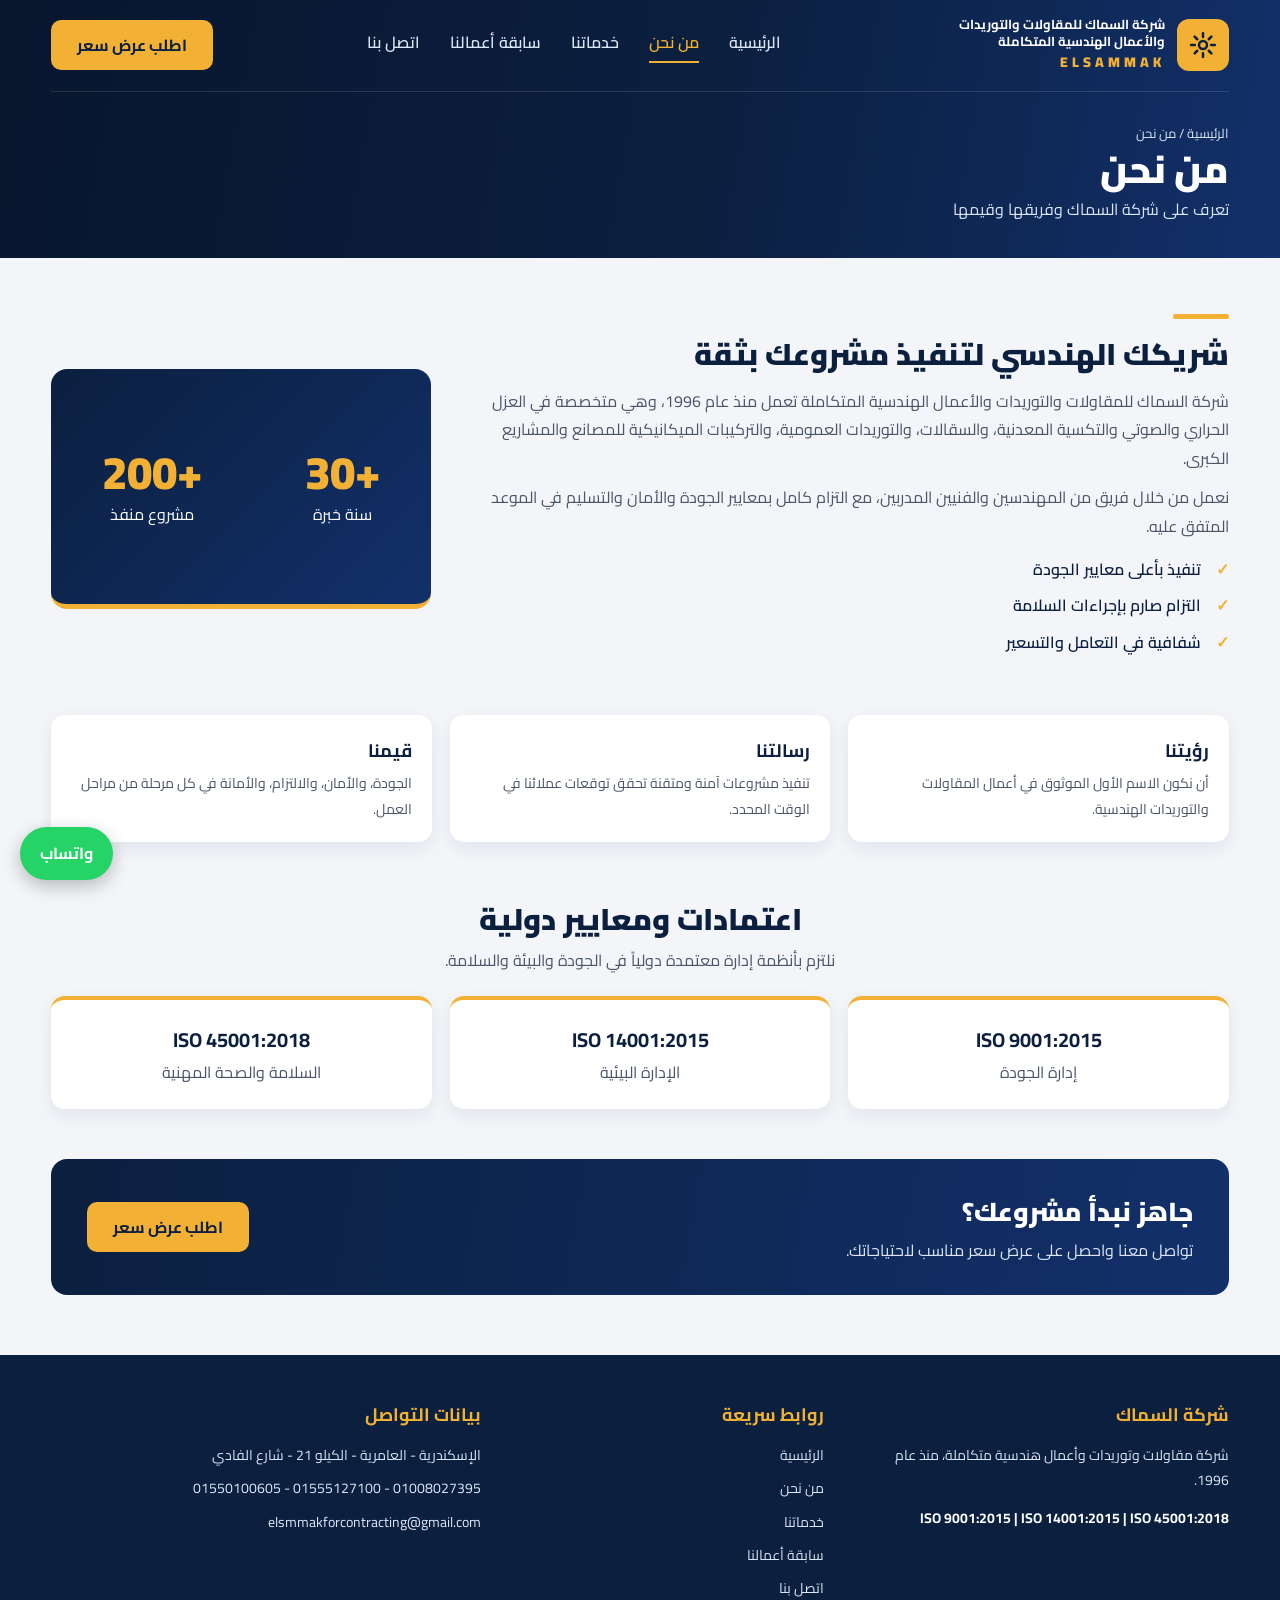
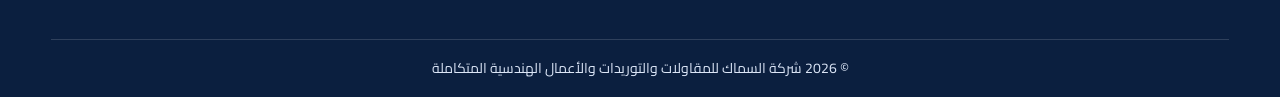
==== about.html @ ea795c2c "Add files via upload" ====
<!DOCTYPE html>
<html lang="ar" dir="rtl">
<head>
  <meta charset="UTF-8">
  <meta name="viewport" content="width=device-width, initial-scale=1">
  <title>من نحن | شركة السماك للمقاولات والتوريدات والأعمال الهندسية المتكاملة</title>
  <meta name="description" content="تعرف على شركة السماك للمقاولات: خبرة منذ عام 1996 في العزل والتكسية المعدنية والسقالات والتوريدات والتركيبات الميكانيكية، وحاصلة على شهادات ISO 9001 و14001 و45001.">
  <link rel="preconnect" href="https://fonts.googleapis.com">
  <link href="https://fonts.googleapis.com/css2?family=Cairo:wght@400;600;700;900&display=swap" rel="stylesheet">
  <link rel="stylesheet" href="css/style.css">
</head>
<body>

  <!-- ===== الشريط العلوي (انسخه في كل الصفحات) ===== -->
  <header class="hero-top inner">
    <div class="container navbar">
      <a href="index.html" class="logo">
        <span class="logo-icon">
          <svg width="30" height="30" viewBox="0 0 24 24" fill="none" stroke="#0B1F3F" stroke-width="2" stroke-linecap="round" stroke-linejoin="round" aria-hidden="true"><circle cx="12" cy="12" r="3.2"/><path d="M12 2.5v3M12 18.5v3M2.5 12h3M18.5 12h3M5.3 5.3l2.1 2.1M16.6 16.6l2.1 2.1M18.7 5.3l-2.1 2.1M7.4 16.6l-2.1 2.1"/></svg>
        </span>
        <span>
          <span class="logo-name">شركة السماك للمقاولات والتوريدات والأعمال الهندسية المتكاملة</span>
          <span class="logo-en">ELSAMMAK</span>
        </span>
      </a>

      <button class="menu-btn" id="menuBtn" aria-label="فتح القائمة" aria-expanded="false">☰</button>

      <nav class="nav" id="nav">
        <a href="index.html">الرئيسية</a>
        <a href="about.html" class="active">من نحن</a>
        <a href="services.html">خدماتنا</a>
        <a href="projects.html">سابقة أعمالنا</a>
        <a href="contact.html">اتصل بنا</a>
      </nav>

      <a href="contact.html" class="btn btn-gold nav-cta">اطلب عرض سعر</a>
    </div>

    <section class="page-title container">
      <p class="crumbs"><a href="index.html">الرئيسية</a> / من نحن</p>
      <h1>من نحن</h1>
      <p>تعرف على شركة السماك وفريقها وقيمها</p>
    </section>
  </header>

  <main>
    <!-- ===== نبذة عن الشركة ===== -->
    <section class="container about-intro">
      <div class="about-text">
        <div class="bar"></div>
        <h2>شريكك الهندسي لتنفيذ مشروعك بثقة</h2>
        <p>شركة السماك للمقاولات والتوريدات والأعمال الهندسية المتكاملة تعمل منذ عام 1996، وهي متخصصة في العزل الحراري والصوتي والتكسية المعدنية، والسقالات، والتوريدات العمومية، والتركيبات الميكانيكية للمصانع والمشاريع الكبرى.</p>
        <p>نعمل من خلال فريق من المهندسين والفنيين المدربين، مع التزام كامل بمعايير الجودة والأمان والتسليم في الموعد المتفق عليه.</p>
        <ul class="checks">
          <li>تنفيذ بأعلى معايير الجودة</li>
          <li>التزام صارم بإجراءات السلامة</li>
          <li>شفافية في التعامل والتسعير</li>
        </ul>
      </div>
      <div class="about-numbers">
        <div><strong>+30</strong><span>سنة خبرة</span></div>
        <div><strong>+200</strong><span>مشروع منفذ</span></div>
      </div>
    </section>

    <!-- ===== الرؤية والرسالة والقيم ===== -->
    <section class="container vmv">
      <article class="card"><div><h3>رؤيتنا</h3><p>أن نكون الاسم الأول الموثوق في أعمال المقاولات والتوريدات الهندسية.</p></div></article>
      <article class="card"><div><h3>رسالتنا</h3><p>تنفيذ مشروعات آمنة ومتقنة تحقق توقعات عملائنا في الوقت المحدد.</p></div></article>
      <article class="card"><div><h3>قيمنا</h3><p>الجودة، والأمان، والالتزام، والأمانة في كل مرحلة من مراحل العمل.</p></div></article>
    </section>

    <!-- ===== الاعتمادات وشهادات الأيزو ===== -->
    <section class="container iso-section">
      <h2>اعتمادات ومعايير دولية</h2>
      <p>نلتزم بأنظمة إدارة معتمدة دولياً في الجودة والبيئة والسلامة.</p>
      <div class="iso-grid">
        <div class="iso-card"><strong dir="ltr">ISO 9001:2015</strong><span>إدارة الجودة</span></div>
        <div class="iso-card"><strong dir="ltr">ISO 14001:2015</strong><span>الإدارة البيئية</span></div>
        <div class="iso-card"><strong dir="ltr">ISO 45001:2018</strong><span>السلامة والصحة المهنية</span></div>
      </div>
    </section>

    <!-- ===== دعوة للتواصل ===== -->
    <section class="container cta-band">
      <div>
        <h2>جاهز نبدأ مشروعك؟</h2>
        <p>تواصل معنا واحصل على عرض سعر مناسب لاحتياجاتك.</p>
      </div>
      <a href="contact.html" class="btn btn-gold">اطلب عرض سعر</a>
    </section>
  </main>

  <!-- ===== الفوتر (انسخه في كل الصفحات) ===== -->
  <footer class="footer">
    <div class="container footer-grid">
      <div>
        <h3>شركة السماك</h3>
        <p>شركة مقاولات وتوريدات وأعمال هندسية متكاملة، منذ عام 1996.</p>
        <p class="iso">ISO 9001:2015 | ISO 14001:2015 | ISO 45001:2018</p>
      </div>
      <div>
        <h3>روابط سريعة</h3>
        <ul>
          <li><a href="index.html">الرئيسية</a></li>
          <li><a href="about.html">من نحن</a></li>
          <li><a href="services.html">خدماتنا</a></li>
          <li><a href="projects.html">سابقة أعمالنا</a></li>
          <li><a href="contact.html">اتصل بنا</a></li>
        </ul>
      </div>
      <div>
        <h3>بيانات التواصل</h3>
        <ul>
          <li>الإسكندرية - العامرية - الكيلو 21 - شارع الفادي</li>
          <li dir="ltr" style="text-align:right"><a href="tel:+201550100605">01550100605</a> - <a href="tel:+201555127100">01555127100</a> - <a href="tel:+201008027395">01008027395</a></li>
          <li><a href="mailto:elsmmakforcontracting@gmail.com">elsmmakforcontracting@gmail.com</a></li>
        </ul>
      </div>
    </div>
    <div class="container footer-bottom">
      <p>© 2026 شركة السماك للمقاولات والتوريدات والأعمال الهندسية المتكاملة</p>
    </div>
  </footer>

  <!-- زر واتساب ثابت -->
  <a href="https://wa.me/201550100605" class="wa-float" target="_blank" rel="noopener" aria-label="تواصل عبر واتساب">واتساب</a>

  <script src="js/main.js"></script>
</body>
</html>
---- css/style.css ----
/* ===== الألوان والخطوط (غيرها من هنا فقط) ===== */
:root{
  --navy:#0B1F3F;      /* الأزرق الداكن */
  --navy-2:#12306A;
  --gold:#F2B134;      /* الذهبي */
  --bg:#F3F5F9;        /* خلفية رمادية فاتحة */
  --text:#4A5568;
  --white:#fff;
}
*{box-sizing:border-box;margin:0;padding:0}
body{font-family:'Cairo',sans-serif;background:var(--bg);color:var(--text);line-height:1.8}
a{text-decoration:none;color:inherit}
.container{width:min(1200px,92%);margin-inline:auto}

/* ===== الأزرار ===== */
.btn{display:inline-flex;align-items:center;justify-content:center;font-weight:700;font-size:16px;
  padding:0 24px;height:50px;border-radius:10px;cursor:pointer;border:2px solid transparent}
.btn-gold{background:var(--gold);color:var(--navy)}
.btn-gold:hover{filter:brightness(1.07)}
.btn-outline{border-color:var(--white);color:var(--white)}
.btn-outline:hover{background:var(--white);color:var(--navy)}

/* ===== الشريط العلوي + الواجهة ===== */
.hero-top{background:linear-gradient(100deg,#08162E,var(--navy) 55%,var(--navy-2));
  /* لو عندك صورة: background-image:linear-gradient(...),url('../images/hero.jpg'); */
  color:var(--white);padding-bottom:110px}
.navbar{display:flex;align-items:center;justify-content:space-between;gap:20px;
  padding:16px 0;border-bottom:1px solid rgba(255,255,255,.12);flex-wrap:wrap}
.logo{display:flex;align-items:center;gap:12px}
.logo-icon{width:52px;height:52px;border-radius:12px;background:var(--gold);display:flex;align-items:center;justify-content:center;flex:none}
.logo-name{display:block;font-weight:700;font-size:13px;line-height:1.3;max-width:230px}
.logo-en{display:block;color:var(--gold);font-weight:900;font-size:14px;letter-spacing:4px;direction:ltr;text-align:right}
.nav{display:flex;gap:30px}
.nav a{color:#DCE6F7;font-weight:600;padding-bottom:4px;border-bottom:2px solid transparent}
.nav a:hover,.nav a.active{color:var(--gold);border-bottom-color:var(--gold)}
.menu-btn{display:none;background:none;border:0;color:var(--white);font-size:30px;cursor:pointer}

.hero{padding-top:56px;max-width:1200px}
.hero h1{font-size:clamp(28px,4.5vw,46px);line-height:1.3;font-weight:900;max-width:780px}
.hero h1 span{color:var(--gold)}
.hero p{font-size:18px;color:#DCE6F7;max-width:640px;margin:18px 0 28px}
.hero-btns{display:flex;gap:14px;flex-wrap:wrap}

/* ===== الإحصائيات (تطلع فوق الواجهة) ===== */
.stats{display:flex;background:var(--white);border-radius:16px;border-top:4px solid var(--gold);
  box-shadow:0 18px 40px rgba(11,31,63,.2);margin-top:-52px;position:relative;padding:18px 0}
.stats div{flex:1;text-align:center;border-inline-end:1px solid #D5DBE6}
.stats div:last-child{border:0}
.stats strong{display:block;font-size:34px;font-weight:900;color:var(--navy);line-height:1.2}

/* ===== الخدمات ===== */
.services{display:flex;gap:40px;padding:70px 0;align-items:flex-start}
.services-title{width:260px;flex:none}
.services-title::before{content:"";display:block;width:56px;height:5px;background:var(--gold);border-radius:3px;margin-bottom:14px}
.services-title h2{font-size:34px;font-weight:900;color:var(--navy);line-height:1.3;margin-bottom:10px}
.cards{flex:1;display:grid;grid-template-columns:repeat(2,1fr);gap:18px}
.card{background:var(--white);border-radius:14px;padding:20px;display:flex;gap:14px;box-shadow:0 6px 18px rgba(11,31,63,.08)}
.icon{width:52px;height:52px;border-radius:12px;background:var(--navy);display:flex;align-items:center;justify-content:center;flex:none}
.card h3{color:var(--navy);font-size:18px;margin-bottom:4px}
.card p{font-size:14px}

/* ===== الفوتر وزر واتساب ===== */
.wa-float{position:fixed;bottom:20px;left:20px;background:#25D366;color:#fff;font-weight:700;
  padding:12px 20px;border-radius:30px;box-shadow:0 6px 18px rgba(0,0,0,.25);z-index:50}

/* ===== الموبايل والتابلت ===== */
@media (max-width:900px){
  .menu-btn{display:block}
  .nav{display:none;width:100%;flex-direction:column;gap:10px}
  .nav.open{display:flex}
  .nav-cta{display:none}
  .services{flex-direction:column}
  .services-title{width:100%}
  .cards{grid-template-columns:1fr}
  .stats strong{font-size:26px}
}

/* ===== شريط الإحصائيات: 4 عناصر ===== */
.stats{flex-wrap:wrap}
.stats div{min-width:140px}

/* ===== شركاء النجاح ===== */
.clients{padding:0 0 70px;text-align:center}
.clients h2{font-size:30px;font-weight:900;color:var(--navy);line-height:1.4}
.clients > p{margin-bottom:24px}
.client-list{list-style:none;display:grid;grid-template-columns:repeat(3,1fr);gap:14px}
.client-list li{background:var(--white);border-radius:12px;border-bottom:3px solid var(--gold);
  padding:18px 12px;font-weight:700;color:var(--navy);box-shadow:0 6px 18px rgba(11,31,63,.08)}

/* ===== الفوتر (3 أعمدة) ===== */
.footer{background:var(--navy);color:#DCE6F7;font-size:14px;padding-top:44px}
.footer-grid{display:grid;grid-template-columns:1.2fr 1fr 1.4fr;gap:36px;padding-bottom:30px}
.footer h3{color:var(--gold);font-size:18px;margin-bottom:12px}
.footer ul{list-style:none}
.footer li{margin-bottom:8px}
.footer a:hover{color:var(--gold)}
.footer .iso{margin-top:12px;font-weight:700;color:var(--white);direction:ltr;text-align:right}
.footer-bottom{border-top:1px solid rgba(255,255,255,.15);padding:16px 0;text-align:center}

@media (max-width:900px){
  .client-list{grid-template-columns:repeat(2,1fr)}
  .footer-grid{grid-template-columns:1fr}
  .stats div{flex:1 1 45%;padding:8px 0}
}

/* ===== الصفحات الداخلية: عنوان الصفحة ===== */
.hero-top.inner{padding-bottom:0}
.page-title{padding:30px 0 34px}
.crumbs{font-size:13px;color:#DCE6F7}
.crumbs a:hover{color:var(--gold)}
.page-title h1{font-size:38px;font-weight:900;line-height:1.3}
.page-title p:last-child{color:#DCE6F7;font-size:16px}

/* ===== صفحة من نحن ===== */
.about-intro{display:flex;gap:40px;align-items:center;padding:56px 0 30px}
.about-text{flex:1}
.bar{width:56px;height:5px;background:var(--gold);border-radius:3px;margin-bottom:14px}
.about-text h2{font-size:30px;font-weight:900;color:var(--navy);line-height:1.4;margin-bottom:12px}
.about-text p{font-size:16px;margin-bottom:10px}
.checks{list-style:none;margin-top:14px}
.checks li{font-weight:600;color:var(--navy);padding-inline-start:28px;position:relative;margin-bottom:8px}
.checks li::before{content:"✓";position:absolute;inset-inline-start:0;color:var(--gold);font-weight:900}
.about-numbers{width:380px;flex:none;display:flex;justify-content:space-around;align-items:center;min-height:240px;
  border-radius:16px;background:linear-gradient(135deg,var(--navy),var(--navy-2));border-bottom:5px solid var(--gold);color:var(--white);text-align:center}
.about-numbers strong{display:block;font-size:46px;font-weight:900;color:var(--gold);line-height:1.2}
.vmv{display:grid;grid-template-columns:repeat(3,1fr);gap:18px;padding:20px 0 50px}
.iso-section{text-align:center;padding-bottom:50px}
.iso-section h2{font-size:30px;font-weight:900;color:var(--navy)}
.iso-section > p{margin-bottom:22px}
.iso-grid{display:grid;grid-template-columns:repeat(3,1fr);gap:18px}
.iso-card{background:var(--white);border-radius:14px;border-top:4px solid var(--gold);padding:22px 12px;box-shadow:0 6px 18px rgba(11,31,63,.08)}
.iso-card strong{display:block;font-size:20px;color:var(--navy)}
.cta-band{display:flex;justify-content:space-between;align-items:center;gap:20px;flex-wrap:wrap;
  background:linear-gradient(100deg,var(--navy),var(--navy-2));color:var(--white);border-radius:16px;padding:30px 36px;margin-bottom:60px}
.cta-band h2{font-size:26px;font-weight:900}
.cta-band p{color:#DCE6F7}

@media (max-width:900px){
  .about-intro{flex-direction:column}
  .about-numbers{width:100%}
  .vmv,.iso-grid{grid-template-columns:1fr}
}

/* ===== الأنيميشن (opacity و transform فقط، عشان الأداء يفضل سريع) ===== */
@keyframes pageIn{from{opacity:0}to{opacity:1}}
body{animation:pageIn .5s ease both}

.reveal{opacity:0;transform:translateY(24px);
  transition:opacity .6s ease,transform .6s ease}
.reveal.show{opacity:1;transform:none}

.card,.client-list li,.iso-card{transition:transform .25s ease,box-shadow .25s ease}
.card:hover,.client-list li:hover,.iso-card:hover{transform:translateY(-4px);box-shadow:0 12px 26px rgba(11,31,63,.14)}

/* لمن يفضّل تقليل الحركة في جهازه */
@media (prefers-reduced-motion:reduce){
  body{animation:none}
  .reveal{opacity:1;transform:none;transition:none}
  .card,.client-list li,.iso-card{transition:none}
}
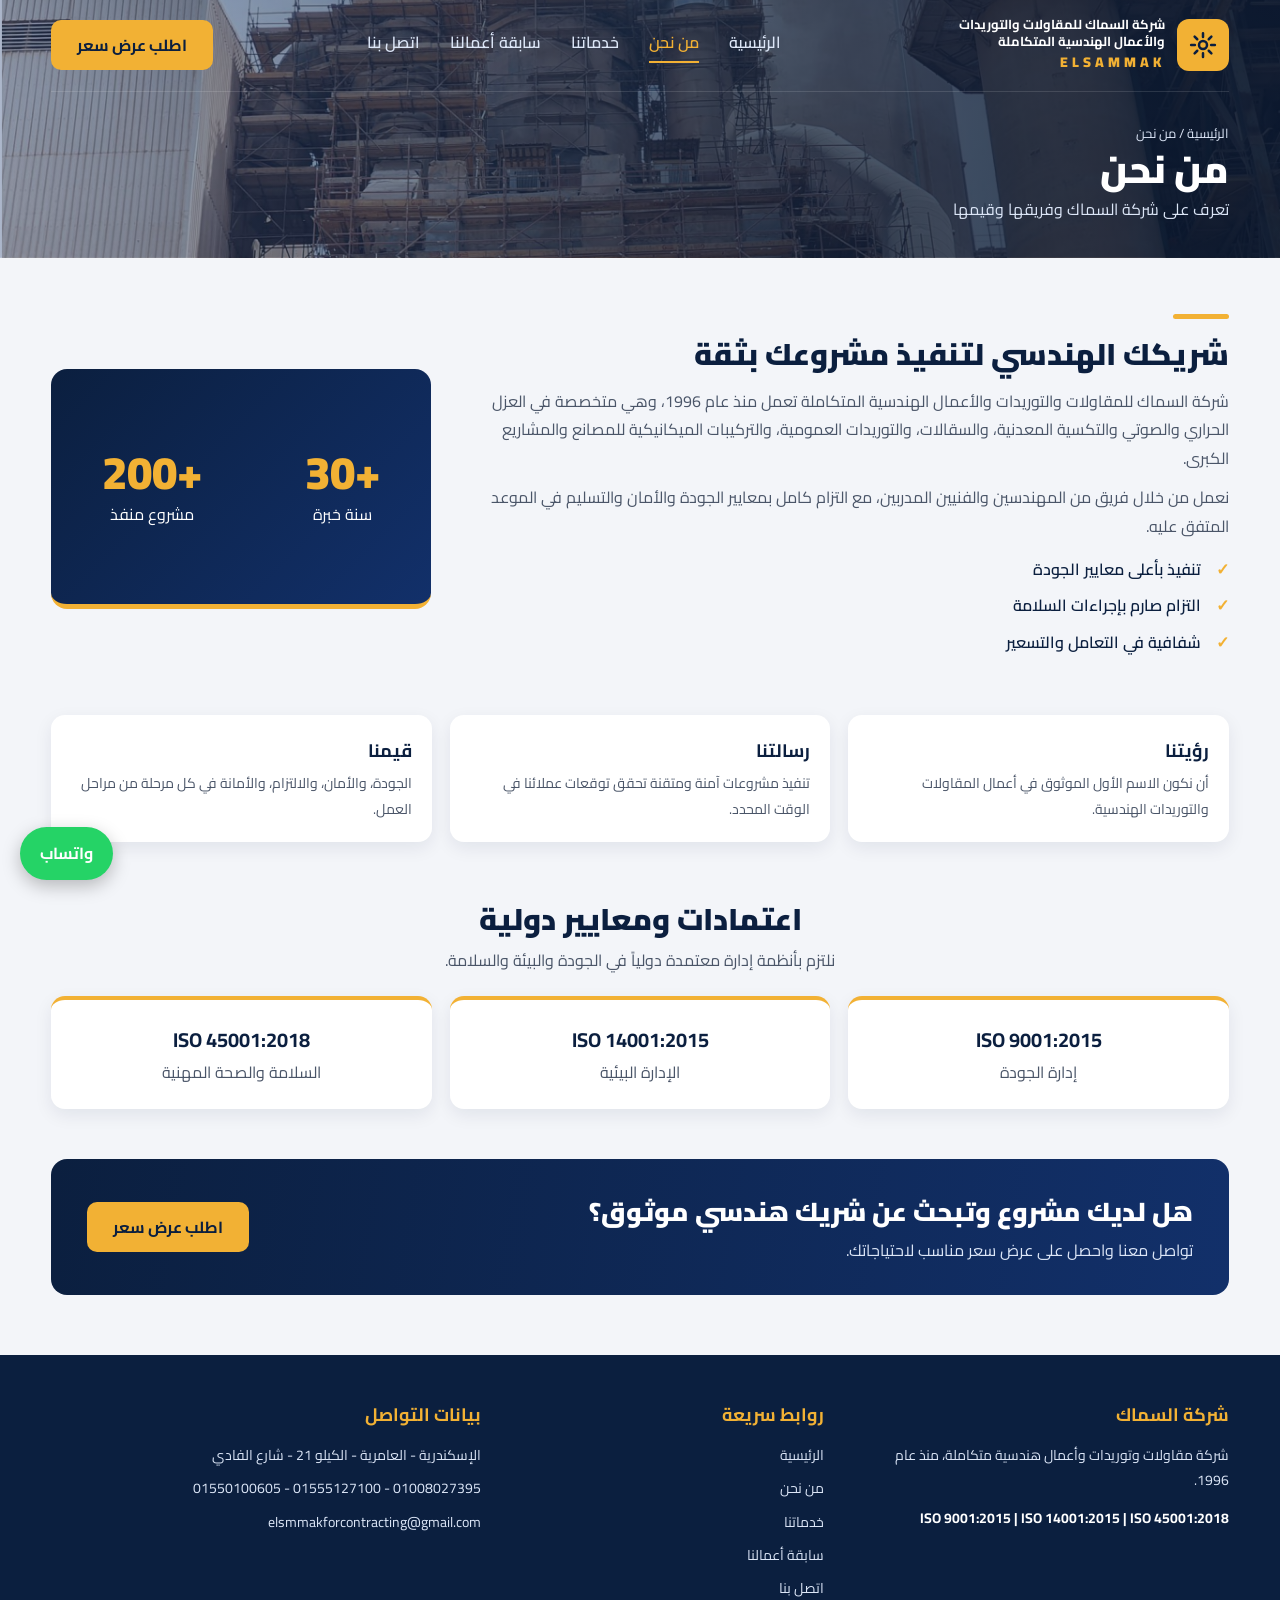
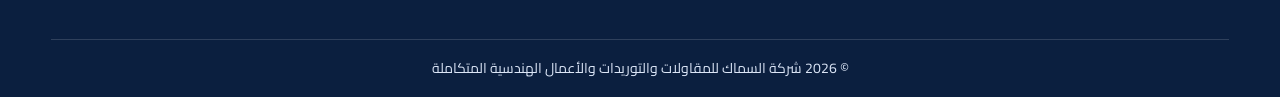
==== commit 4dad105e: "Add files via upload" ====
--- a/about.html
+++ b/about.html
@@ -85,7 +85,7 @@
     <!-- ===== دعوة للتواصل ===== -->
     <section class="container cta-band">
       <div>
-        <h2>جاهز نبدأ مشروعك؟</h2>
+        <h2>هل لديك مشروع وتبحث عن شريك هندسي موثوق؟</h2>
         <p>تواصل معنا واحصل على عرض سعر مناسب لاحتياجاتك.</p>
       </div>
       <a href="contact.html" class="btn btn-gold">اطلب عرض سعر</a>
@@ -129,4 +129,4 @@
 
   <script src="js/main.js"></script>
 </body>
-</html>
+</html>
--- a/css/style.css
+++ b/css/style.css
@@ -21,9 +21,14 @@
 .btn-outline:hover{background:var(--white);color:var(--navy)}
 
 /* ===== الشريط العلوي + الواجهة ===== */
-.hero-top{background:linear-gradient(100deg,#08162E,var(--navy) 55%,var(--navy-2));
-  /* لو عندك صورة: background-image:linear-gradient(...),url('../images/hero.jpg'); */
-  color:var(--white);padding-bottom:110px}
+.hero-top {
+  background: linear-gradient(270deg, rgba(8, 22, 46, 0.88) 0%, rgba(11, 31, 63, 0.65) 55%, rgba(18, 48, 106, 0.35) 100%), url('../images/hero.jpg');
+  background-size: cover;
+  background-position: center 30%;
+  color: var(--white);
+  padding-bottom: 110px;
+}
+
 .navbar{display:flex;align-items:center;justify-content:space-between;gap:20px;
   padding:16px 0;border-bottom:1px solid rgba(255,255,255,.12);flex-wrap:wrap}
 .logo{display:flex;align-items:center;gap:12px}
@@ -149,7 +154,7 @@
   transition:opacity .6s ease,transform .6s ease}
 .reveal.show{opacity:1;transform:none}
 
-.card,.client-list li,.iso-card{transition:transform .25s ease,box-shadow .25s ease}
+.card,.client-list li,.iso-card{transition:opacity .6s ease,transform .3s ease,box-shadow .3s ease}
 .card:hover,.client-list li:hover,.iso-card:hover{transform:translateY(-4px);box-shadow:0 12px 26px rgba(11,31,63,.14)}
 
 /* لمن يفضّل تقليل الحركة في جهازه */
@@ -157,4 +162,142 @@
   body{animation:none}
   .reveal{opacity:1;transform:none;transition:none}
   .card,.client-list li,.iso-card{transition:none}
+}
+/* ===== تحسين الواجهة على الموبايل ===== */
+@media (max-width:900px){
+  /* طبقة أغمق عشان الكلام يبان فوق الصورة */
+  .hero-top{
+    background-image:linear-gradient(180deg,rgba(8,22,46,.94) 0%,rgba(11,31,63,.84) 100%),url('../images/hero.jpg');
+    background-position:center;
+    padding-bottom:84px;
+  }
+  .hero{padding-top:34px}
+  .hero h1{font-size:28px}
+  .hero p{font-size:16px;margin:14px 0 22px}
+  .hero-btns .btn{width:100%}
+  .logo-name{font-size:12px;max-width:190px}
+  .page-title h1{font-size:30px}
+  .wa-float{padding:10px 16px;bottom:14px;left:14px}
+}
+
+/* ===== صفحة خدماتنا ===== */
+.svc-grid{display:grid;grid-template-columns:repeat(2,1fr);gap:20px;padding:56px 0 40px}
+.svc-card{background:var(--white);border-radius:14px;padding:24px;display:flex;gap:16px;
+  box-shadow:0 6px 18px rgba(11,31,63,.08);border-top:4px solid var(--gold)}
+.svc-card:last-child{grid-column:1 / -1}
+.svc-body h3{color:var(--navy);font-size:20px;margin-bottom:6px;line-height:1.5}
+.svc-body p{font-size:15px;margin-bottom:10px}
+.svc-body ul{list-style:none;margin-bottom:12px}
+.svc-body li{position:relative;padding-inline-start:24px;margin-bottom:6px;font-size:14px;color:var(--navy);font-weight:600}
+.svc-body li::before{content:"✓";position:absolute;inset-inline-start:0;color:var(--gold);font-weight:900}
+.svc-link{display:inline-block;color:var(--navy);font-weight:700;font-size:14px;border-bottom:2px solid var(--gold)}
+.svc-link:hover{color:#8a6100}
+
+.method{text-align:center;padding-bottom:50px}
+.method h2{font-size:30px;font-weight:900;color:var(--navy)}
+.method > p{margin-bottom:24px}
+.steps{display:grid;grid-template-columns:repeat(4,1fr);gap:18px}
+.step{background:var(--white);border-radius:14px;padding:22px 16px;box-shadow:0 6px 18px rgba(11,31,63,.08)}
+.step .num{display:inline-flex;align-items:center;justify-content:center;width:44px;height:44px;border-radius:50%;
+  background:var(--navy);color:var(--gold);font-weight:900;font-size:20px;margin-bottom:10px}
+.step h3{color:var(--navy);font-size:16px;margin-bottom:4px}
+.step p{font-size:14px}
+
+@media (max-width:900px){
+  .svc-grid{grid-template-columns:1fr;padding-top:36px}
+  .svc-card{flex-direction:column}
+  .steps{grid-template-columns:1fr 1fr}
+}
+@media (max-width:520px){
+  .steps{grid-template-columns:1fr}
+}
+
+/* ===== صفحة سابقة أعمالنا ===== */
+.filters{display:flex;flex-wrap:wrap;gap:10px;padding:40px 0 22px}
+.filter-btn{font-family:inherit;font-size:14px;font-weight:700;color:var(--navy);background:var(--white);
+  border:2px solid transparent;border-radius:10px;padding:8px 18px;cursor:pointer;box-shadow:0 2px 8px rgba(11,31,63,.08)}
+.filter-btn:hover{border-color:var(--gold)}
+.filter-btn.active{background:var(--gold);border-color:var(--gold)}
+
+.project-grid{display:grid;grid-template-columns:repeat(3,1fr);gap:20px;padding-bottom:50px}
+.project-card{background:var(--white);border-radius:14px;overflow:hidden;box-shadow:0 6px 18px rgba(11,31,63,.08);display:flex;flex-direction:column}
+.project-card.is-hidden{display:none}
+.p-thumb{position:relative;height:190px;background:linear-gradient(135deg,var(--navy),var(--navy-2))}
+.p-thumb img{position:absolute;inset:0;width:100%;height:100%;object-fit:cover}
+.p-tag{position:absolute;top:12px;inset-inline-start:12px;background:var(--gold);color:var(--navy);
+  font-size:12px;font-weight:700;padding:2px 12px;border-radius:12px}
+.p-body{padding:16px 18px 18px;display:flex;flex-direction:column;gap:8px;flex:1}
+.p-body h3{color:var(--navy);font-size:17px;line-height:1.5}
+.p-meta{list-style:none;font-size:14px}
+.p-meta li{margin-bottom:4px}
+.p-meta b{color:var(--navy)}
+.p-chip{align-self:flex-start;margin-top:auto;background:var(--bg);color:var(--navy);font-weight:700;font-size:13px;
+  padding:3px 12px;border-radius:8px;border:1px solid #D5DBE6}
+
+.certs{text-align:center;padding-bottom:50px}
+.certs h2{font-size:28px;font-weight:900;color:var(--navy);line-height:1.5}
+.certs > p{margin-bottom:20px}
+.cert-list{list-style:none;display:flex;flex-wrap:wrap;justify-content:center;gap:12px}
+.cert-badge{background:var(--navy);color:var(--white);font-weight:700;font-size:14px;padding:8px 20px;border-radius:30px;border:1px solid var(--gold)}
+
+@media (max-width:900px){
+  .project-grid{grid-template-columns:repeat(2,1fr)}
+}
+@media (max-width:600px){
+  .project-grid{grid-template-columns:1fr}
+}
+
+/* ===== صفحة اتصل بنا ===== */
+.contact-section{padding:56px 0 40px}
+.contact-grid{display:grid;grid-template-columns:1fr 1.25fr;gap:36px;align-items:start}
+.contact-info h2,.quote-box h2{font-size:28px;font-weight:900;color:var(--navy);line-height:1.3;margin-bottom:8px}
+.contact-lead,.quote-box > p{font-size:15px;margin-bottom:24px}
+
+.info-cards{display:flex;flex-direction:column;gap:14px}
+.info-card{background:var(--white);border-radius:14px;padding:18px;display:flex;gap:14px;align-items:flex-start;
+  box-shadow:0 6px 18px rgba(11,31,63,.08);transition:transform .25s ease,box-shadow .25s ease}
+.info-card:hover{transform:translateY(-3px);box-shadow:0 12px 24px rgba(11,31,63,.12)}
+.info-card h3{font-size:16px;font-weight:700;color:var(--navy);margin-bottom:4px}
+.info-card p{font-size:14px}
+
+.phone-list{list-style:none;display:flex;flex-direction:column;gap:6px;margin-top:4px}
+.phone-list li{display:flex;align-items:center;gap:10px;font-weight:700;color:var(--navy);font-size:15px}
+.phone-list a:hover{color:var(--gold)}
+.wa-badge{background:#E7F8EE;color:#128C7E;font-size:12px;font-weight:700;padding:2px 10px;border-radius:20px}
+.wa-badge:hover{background:#25D366;color:#fff !important}
+.email-link{font-weight:700;color:var(--navy);word-break:break-all}
+.email-link:hover{color:var(--gold)}
+
+/* ===== نموذج طلب عرض السعر ===== */
+.quote-box{background:var(--white);border-radius:16px;border-top:5px solid var(--gold);
+  padding:32px;box-shadow:0 12px 30px rgba(11,31,63,.1)}
+.quote-form{display:flex;flex-direction:column;gap:16px}
+.form-row{display:grid;grid-template-columns:1fr 1fr;gap:16px}
+.form-group{display:flex;flex-direction:column;gap:6px}
+.form-group label{font-size:14px;font-weight:700;color:var(--navy)}
+.form-group .req{color:#D93025}
+.form-group input,.form-group select,.form-group textarea{
+  width:100%;font-family:'Cairo',sans-serif;font-size:14px;color:var(--navy);
+  background:var(--bg);border:1.5px solid #D5DBE6;border-radius:10px;padding:11px 14px;
+  transition:border-color .2s ease,background-color .2s ease}
+.form-group input:focus,.form-group select:focus,.form-group textarea:focus{
+  outline:none;border-color:var(--navy);background:var(--white)}
+
+.form-actions{display:grid;grid-template-columns:1.2fr 1fr;gap:12px;margin-top:6px}
+.btn-full{width:100%}
+.btn-navy-outline{border:2px solid var(--navy);color:var(--navy);background:transparent}
+.btn-navy-outline:hover{background:var(--navy);color:var(--white)}
+
+/* ===== قسم الخريطة ===== */
+.map-section{padding:20px 0 64px}
+.map-header{text-align:center;margin-bottom:20px}
+.map-header h2{font-size:28px;font-weight:900;color:var(--navy)}
+.map-frame{border-radius:16px;overflow:hidden;border-bottom:4px solid var(--gold);
+  box-shadow:0 10px 26px rgba(11,31,63,.12);background:var(--white)}
+.map-frame iframe{display:block}
+
+@media (max-width:900px){
+  .contact-grid{grid-template-columns:1fr}
+  .form-row,.form-actions{grid-template-columns:1fr}
+  .quote-box{padding:22px}
 }
